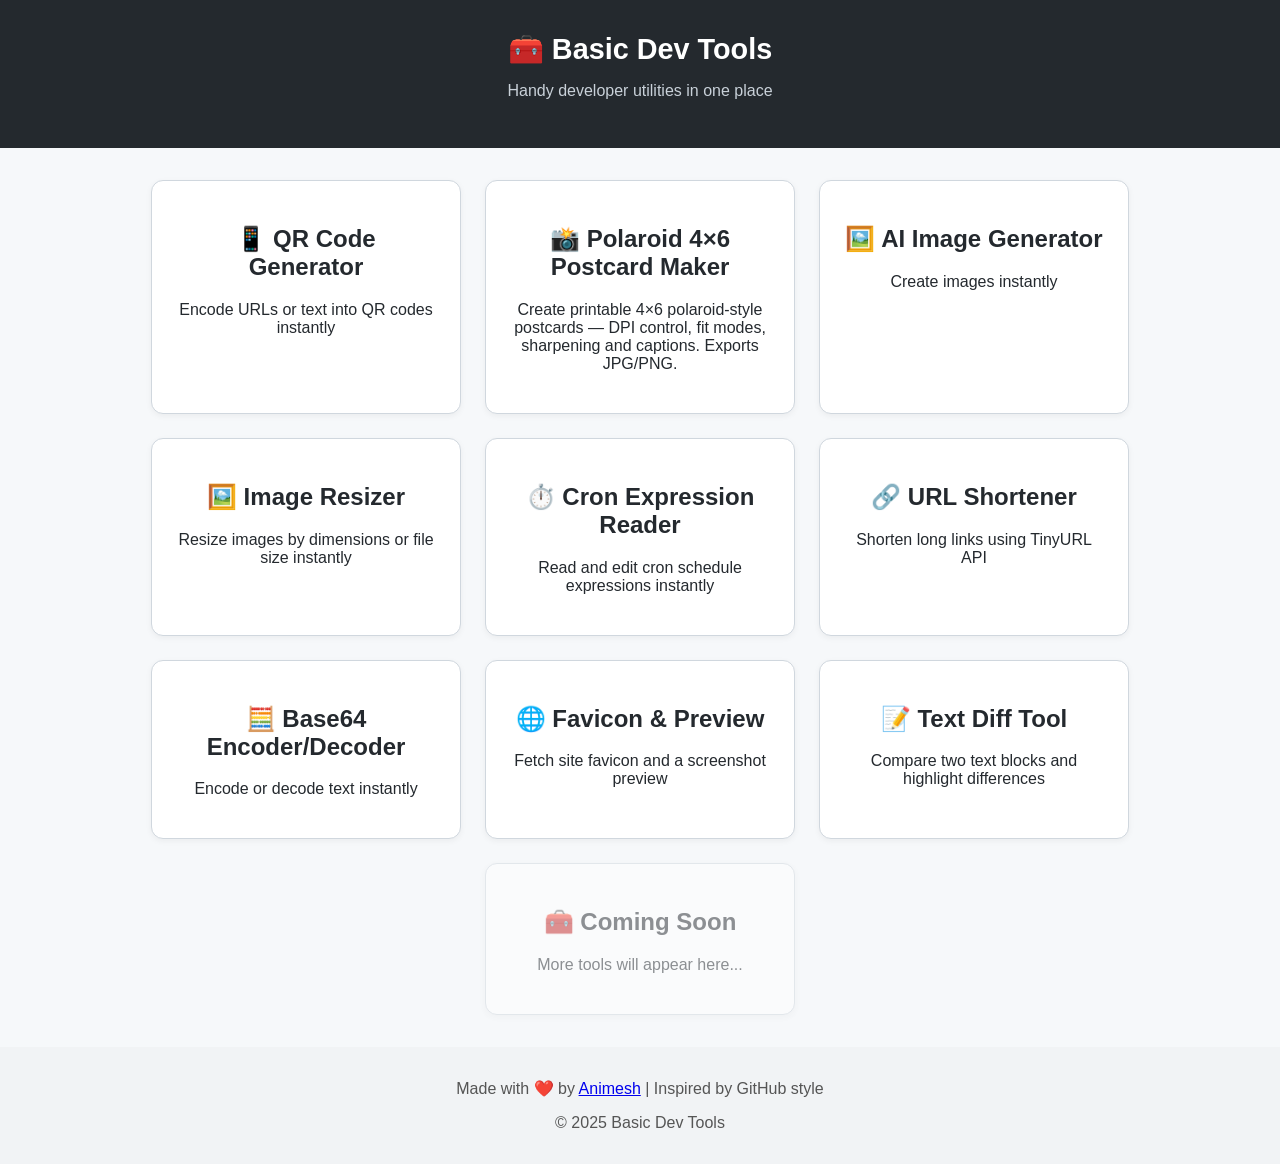
==== index.html @ 0e2fa42b "feat(code): update polaroid maker" ====
<!DOCTYPE html>
<html lang="en">
<head>
    <meta charset="UTF-8"/>
    <meta name="viewport" content="width=device-width, initial-scale=1.0"/>
    <title>Basic Dev Tools</title>
    <link rel="stylesheet" href="css/main.css"/>
</head>
<body>
<header>
    <h1>🧰 Basic Dev Tools</h1>
    <p>Handy developer utilities in one place</p>
</header>

<main class="tile-container">
    <a href="tools/qr-code.html" class="tile">
        <h2>📱 QR Code Generator</h2>
        <p>Encode URLs or text into QR codes instantly</p>
    </a>

    <a href="tools/polaroid.html" class="tile">
        <h2>📸 Polaroid 4×6 Postcard Maker</h2>
        <p>Create printable 4×6 polaroid-style postcards — DPI control, fit modes, sharpening and captions. Exports JPG/PNG.</p>
    </a>

    <a href="tools/image-generator.html" class="tile">
        <h2>🖼️ AI Image Generator</h2>
        <p>Create images instantly</p>
    </a>

    <a href="tools/image-resizer.html" class="tile">
        <h2>🖼️ Image Resizer</h2>
        <p>Resize images by dimensions or file size instantly</p>
    </a>

    <a href="tools/cron.html" class="tile">
        <h2>⏱️ Cron Expression Reader</h2>
        <p>Read and edit cron schedule expressions instantly</p>
    </a>

    <a href="tools/url-shortener.html" class="tile">
        <h2>🔗 URL Shortener</h2>
        <p>Shorten long links using TinyURL API</p>
    </a>

    <a href="tools/base64-tool.html" class="tile">
        <h2>🧮 Base64 Encoder/Decoder</h2>
        <p>Encode or decode text instantly</p>
    </a>

    <a href="tools/favicon-fetcher.html" class="tile">
        <h2>🌐 Favicon & Preview</h2>
        <p>Fetch site favicon and a screenshot preview</p>
    </a>

    <a href="tools/text-diff.html" class="tile">
        <h2>📝 Text Diff Tool</h2>
        <p>Compare two text blocks and highlight differences</p>
    </a>

    <div class="tile disabled">
        <h2>🧰 Coming Soon</h2>
        <p>More tools will appear here...</p>
    </div>
</main>

<footer>
    <p>Made with ❤️ by <a href="https://github.com/animesh2411" target="_blank"> Animesh</a> | Inspired by GitHub style
    </p>
    <p>© 2025 Basic Dev Tools</p>
</footer>

<script src="js/main.js"></script>
</body>
</html>
---- css/main.css ----
body {
  font-family: "Inter", sans-serif;
  background-color: #f6f8fa;
  color: #24292e;
  margin: 0;
  padding: 0;
}

header {
  text-align: center;
  padding: 2rem 1rem;
  background: #24292e;
  color: #fff;
}

header h1 {
  margin: 0;
  font-size: 1.8rem;
}

header p {
  color: #c9d1d9;
}

.tile-container {
  display: flex;
  flex-wrap: wrap;
  justify-content: center;
  gap: 1.5rem;
  padding: 2rem;
}

.tile {
  background: #fff;
  border: 1px solid #d0d7de;
  border-radius: 12px;
  width: 260px;
  padding: 1.5rem;
  text-align: center;
  box-shadow: 0 2px 6px rgba(0,0,0,0.05);
  transition: transform 0.3s ease, box-shadow 0.3s ease;
  text-decoration: none;
  color: #24292e;
}

.tile:hover {
  transform: translateY(-5px);
  box-shadow: 0 6px 16px rgba(0,0,0,0.15);
}

.tile.disabled {
  opacity: 0.5;
  cursor: not-allowed;
}

footer {
  text-align: center;
  padding: 1rem;
  background: #f1f3f5;
  color: #555;
}
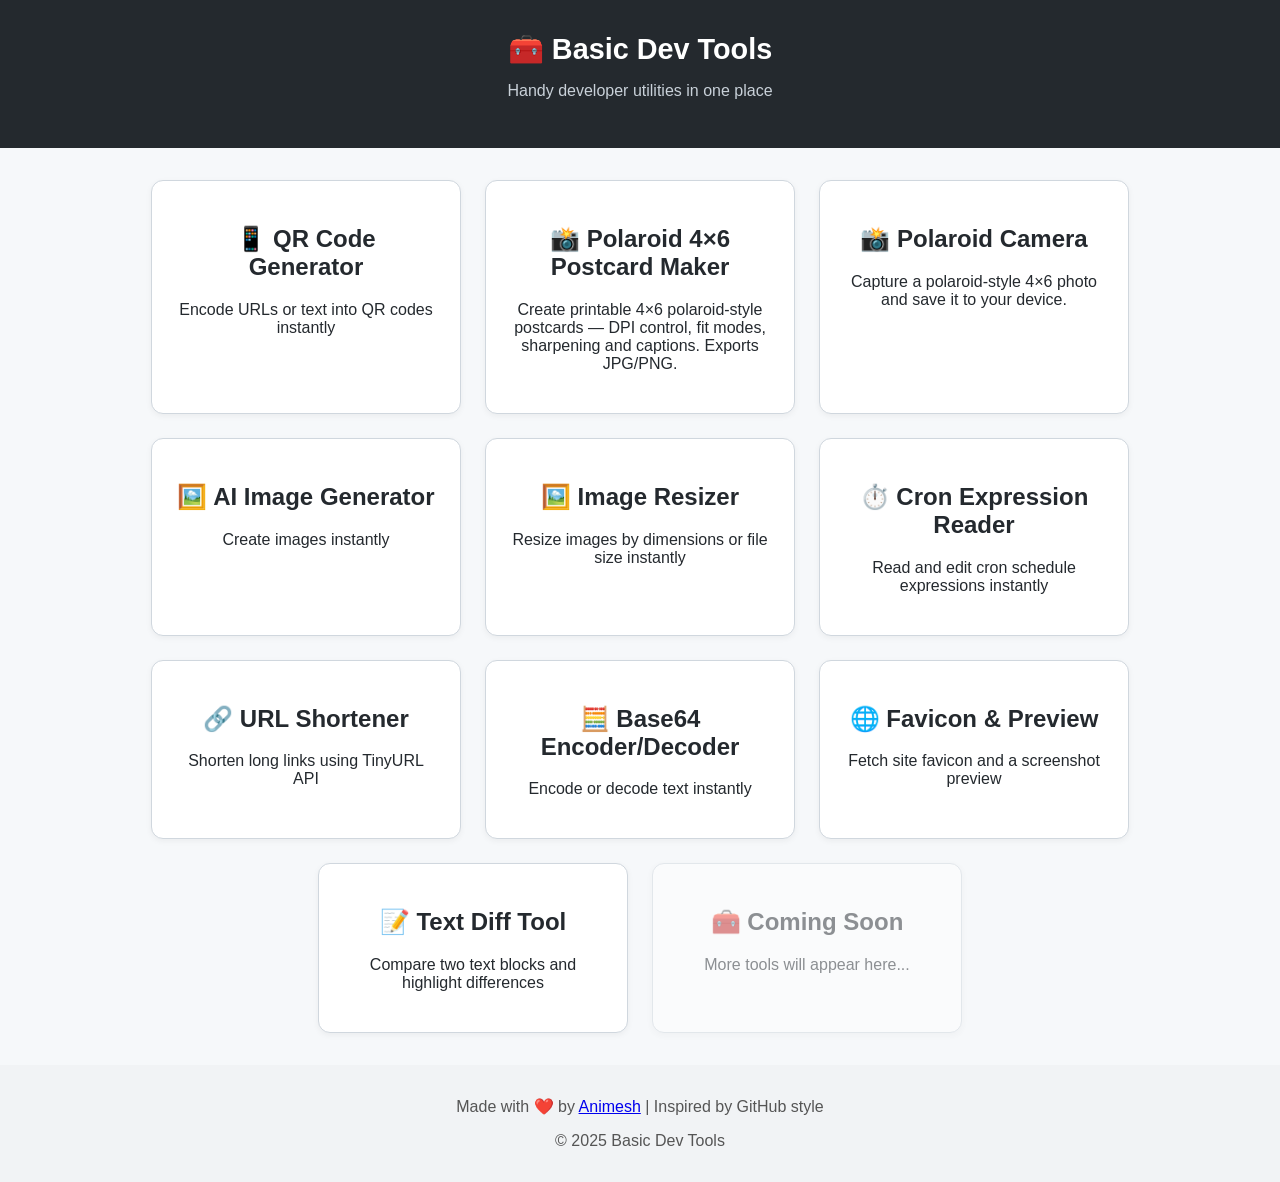
==== commit 982dd73f: "feat(code): update polaroid code" ====
--- a/index.html
+++ b/index.html
@@ -21,6 +21,11 @@
     <a href="tools/polaroid.html" class="tile">
         <h2>📸 Polaroid 4×6 Postcard Maker</h2>
         <p>Create printable 4×6 polaroid-style postcards — DPI control, fit modes, sharpening and captions. Exports JPG/PNG.</p>
+    </a>
+
+    <a href="tools/polaroid.html" class="tile">
+        <h2>📸 Polaroid Camera</h2>
+        <p>Capture a polaroid-style 4×6 photo and save it to your device.</p>
     </a>
 
     <a href="tools/image-generator.html" class="tile">
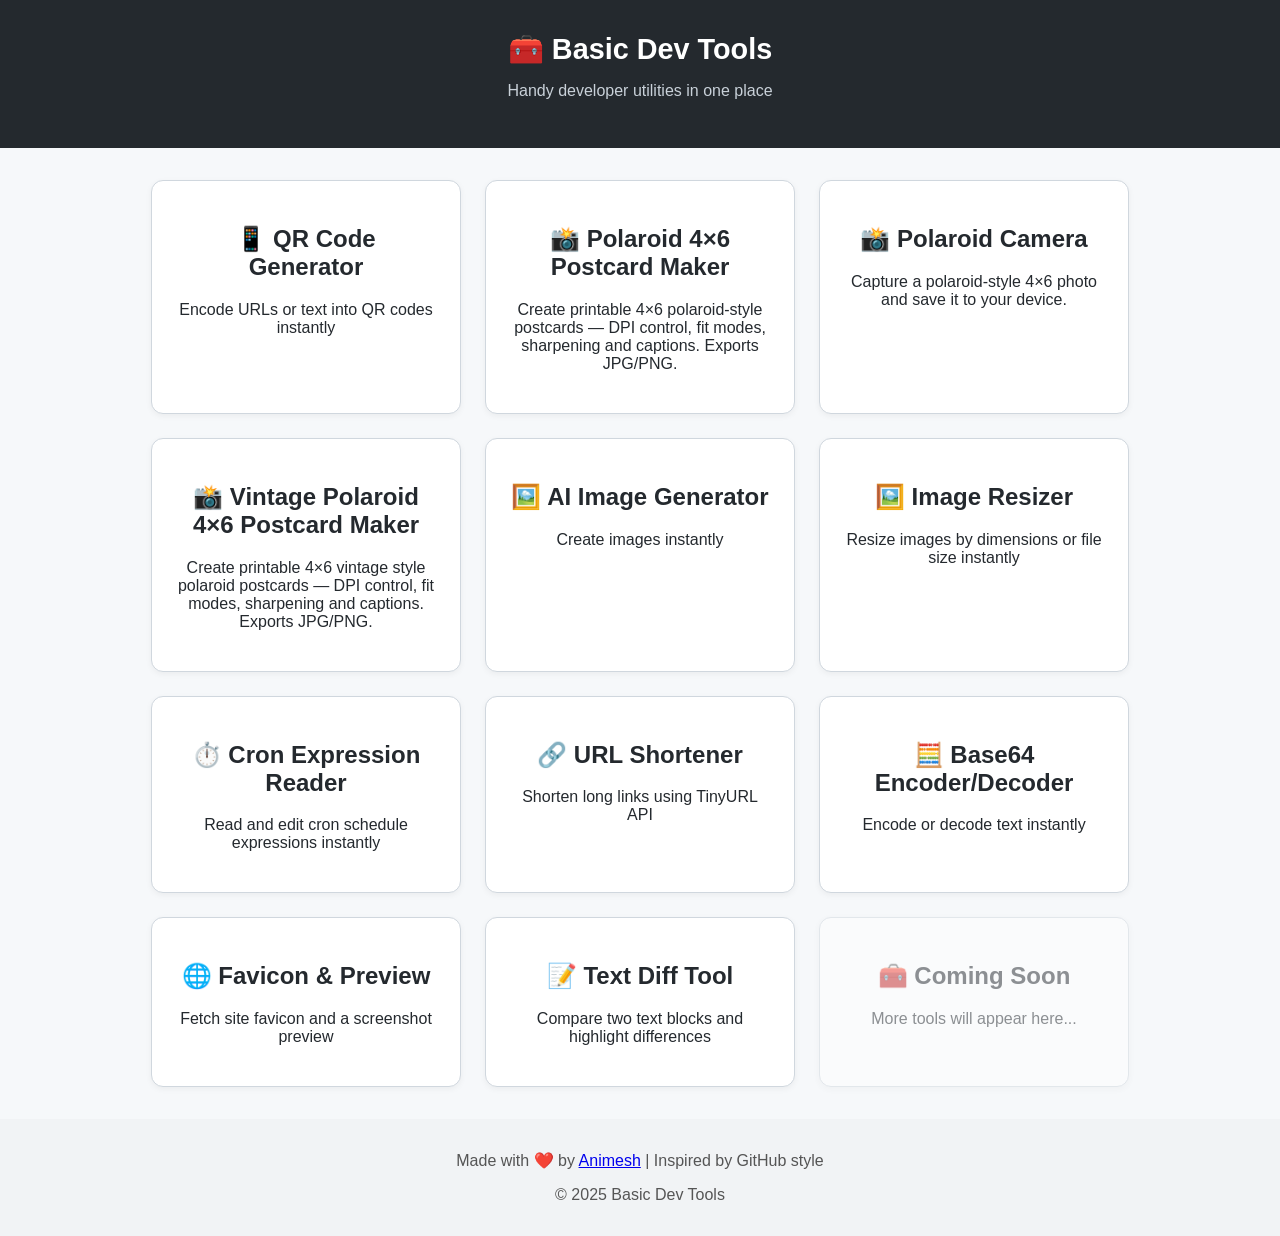
==== commit e040659f: "feat(code): update polaroid code" ====
--- a/index.html
+++ b/index.html
@@ -23,9 +23,14 @@
         <p>Create printable 4×6 polaroid-style postcards — DPI control, fit modes, sharpening and captions. Exports JPG/PNG.</p>
     </a>
 
-    <a href="tools/polaroid.html" class="tile">
+    <a href="tools/polaroid-camera.html" class="tile">
         <h2>📸 Polaroid Camera</h2>
         <p>Capture a polaroid-style 4×6 photo and save it to your device.</p>
+    </a>
+
+    <a href="tools/polaroid-effect.html" class="tile">
+        <h2>📸 Vintage Polaroid 4×6 Postcard Maker</h2>
+        <p>Create printable 4×6 vintage style polaroid postcards — DPI control, fit modes, sharpening and captions. Exports JPG/PNG.</p>
     </a>
 
     <a href="tools/image-generator.html" class="tile">
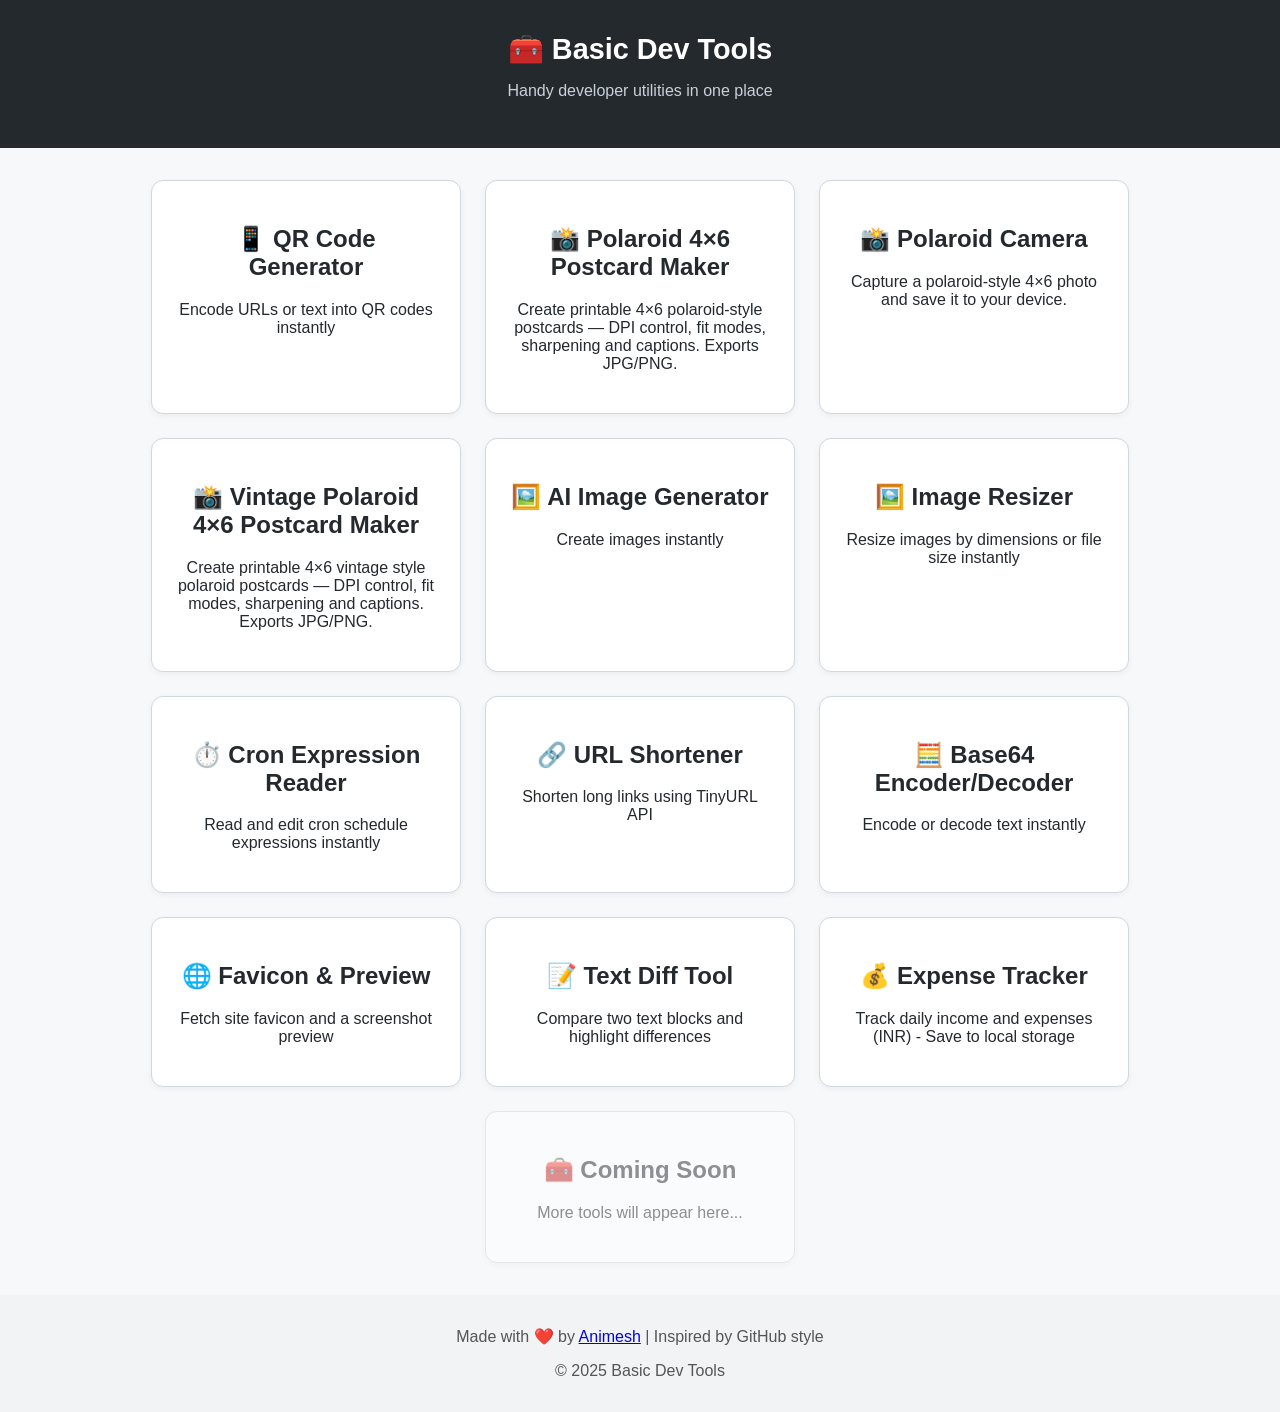
==== commit 903fc1e9: "feat: add expense tracker tool" ====
--- a/index.html
+++ b/index.html
@@ -1,85 +1,96 @@
 <!DOCTYPE html>
 <html lang="en">
+
 <head>
-    <meta charset="UTF-8"/>
-    <meta name="viewport" content="width=device-width, initial-scale=1.0"/>
+    <meta charset="UTF-8" />
+    <meta name="viewport" content="width=device-width, initial-scale=1.0" />
     <title>Basic Dev Tools</title>
-    <link rel="stylesheet" href="css/main.css"/>
+    <link rel="stylesheet" href="css/main.css" />
 </head>
+
 <body>
-<header>
-    <h1>🧰 Basic Dev Tools</h1>
-    <p>Handy developer utilities in one place</p>
-</header>
+    <header>
+        <h1>🧰 Basic Dev Tools</h1>
+        <p>Handy developer utilities in one place</p>
+    </header>
 
-<main class="tile-container">
-    <a href="tools/qr-code.html" class="tile">
-        <h2>📱 QR Code Generator</h2>
-        <p>Encode URLs or text into QR codes instantly</p>
-    </a>
+    <main class="tile-container">
+        <a href="tools/qr-code.html" class="tile">
+            <h2>📱 QR Code Generator</h2>
+            <p>Encode URLs or text into QR codes instantly</p>
+        </a>
 
-    <a href="tools/polaroid.html" class="tile">
-        <h2>📸 Polaroid 4×6 Postcard Maker</h2>
-        <p>Create printable 4×6 polaroid-style postcards — DPI control, fit modes, sharpening and captions. Exports JPG/PNG.</p>
-    </a>
+        <a href="tools/polaroid.html" class="tile">
+            <h2>📸 Polaroid 4×6 Postcard Maker</h2>
+            <p>Create printable 4×6 polaroid-style postcards — DPI control, fit modes, sharpening and captions. Exports
+                JPG/PNG.</p>
+        </a>
 
-    <a href="tools/polaroid-camera.html" class="tile">
-        <h2>📸 Polaroid Camera</h2>
-        <p>Capture a polaroid-style 4×6 photo and save it to your device.</p>
-    </a>
+        <a href="tools/polaroid-camera.html" class="tile">
+            <h2>📸 Polaroid Camera</h2>
+            <p>Capture a polaroid-style 4×6 photo and save it to your device.</p>
+        </a>
 
-    <a href="tools/polaroid-effect.html" class="tile">
-        <h2>📸 Vintage Polaroid 4×6 Postcard Maker</h2>
-        <p>Create printable 4×6 vintage style polaroid postcards — DPI control, fit modes, sharpening and captions. Exports JPG/PNG.</p>
-    </a>
+        <a href="tools/polaroid-effect.html" class="tile">
+            <h2>📸 Vintage Polaroid 4×6 Postcard Maker</h2>
+            <p>Create printable 4×6 vintage style polaroid postcards — DPI control, fit modes, sharpening and captions.
+                Exports JPG/PNG.</p>
+        </a>
 
-    <a href="tools/image-generator.html" class="tile">
-        <h2>🖼️ AI Image Generator</h2>
-        <p>Create images instantly</p>
-    </a>
+        <a href="tools/image-generator.html" class="tile">
+            <h2>🖼️ AI Image Generator</h2>
+            <p>Create images instantly</p>
+        </a>
 
-    <a href="tools/image-resizer.html" class="tile">
-        <h2>🖼️ Image Resizer</h2>
-        <p>Resize images by dimensions or file size instantly</p>
-    </a>
+        <a href="tools/image-resizer.html" class="tile">
+            <h2>🖼️ Image Resizer</h2>
+            <p>Resize images by dimensions or file size instantly</p>
+        </a>
 
-    <a href="tools/cron.html" class="tile">
-        <h2>⏱️ Cron Expression Reader</h2>
-        <p>Read and edit cron schedule expressions instantly</p>
-    </a>
+        <a href="tools/cron.html" class="tile">
+            <h2>⏱️ Cron Expression Reader</h2>
+            <p>Read and edit cron schedule expressions instantly</p>
+        </a>
 
-    <a href="tools/url-shortener.html" class="tile">
-        <h2>🔗 URL Shortener</h2>
-        <p>Shorten long links using TinyURL API</p>
-    </a>
+        <a href="tools/url-shortener.html" class="tile">
+            <h2>🔗 URL Shortener</h2>
+            <p>Shorten long links using TinyURL API</p>
+        </a>
 
-    <a href="tools/base64-tool.html" class="tile">
-        <h2>🧮 Base64 Encoder/Decoder</h2>
-        <p>Encode or decode text instantly</p>
-    </a>
+        <a href="tools/base64-tool.html" class="tile">
+            <h2>🧮 Base64 Encoder/Decoder</h2>
+            <p>Encode or decode text instantly</p>
+        </a>
 
-    <a href="tools/favicon-fetcher.html" class="tile">
-        <h2>🌐 Favicon & Preview</h2>
-        <p>Fetch site favicon and a screenshot preview</p>
-    </a>
+        <a href="tools/favicon-fetcher.html" class="tile">
+            <h2>🌐 Favicon & Preview</h2>
+            <p>Fetch site favicon and a screenshot preview</p>
+        </a>
 
-    <a href="tools/text-diff.html" class="tile">
-        <h2>📝 Text Diff Tool</h2>
-        <p>Compare two text blocks and highlight differences</p>
-    </a>
+        <a href="tools/text-diff.html" class="tile">
+            <h2>📝 Text Diff Tool</h2>
+            <p>Compare two text blocks and highlight differences</p>
+        </a>
 
-    <div class="tile disabled">
-        <h2>🧰 Coming Soon</h2>
-        <p>More tools will appear here...</p>
-    </div>
-</main>
+        <a href="tools/expense-tracker.html" class="tile">
+            <h2>💰 Expense Tracker</h2>
+            <p>Track daily income and expenses (INR) - Save to local storage</p>
+        </a>
 
-<footer>
-    <p>Made with ❤️ by <a href="https://github.com/animesh2411" target="_blank"> Animesh</a> | Inspired by GitHub style
-    </p>
-    <p>© 2025 Basic Dev Tools</p>
-</footer>
+        <div class="tile disabled">
+            <h2>🧰 Coming Soon</h2>
+            <p>More tools will appear here...</p>
+        </div>
+    </main>
 
-<script src="js/main.js"></script>
+    <footer>
+        <p>Made with ❤️ by <a href="https://github.com/animesh2411" target="_blank"> Animesh</a> | Inspired by GitHub
+            style
+        </p>
+        <p>© 2025 Basic Dev Tools</p>
+    </footer>
+
+    <script src="js/main.js"></script>
 </body>
-</html>
+
+</html>
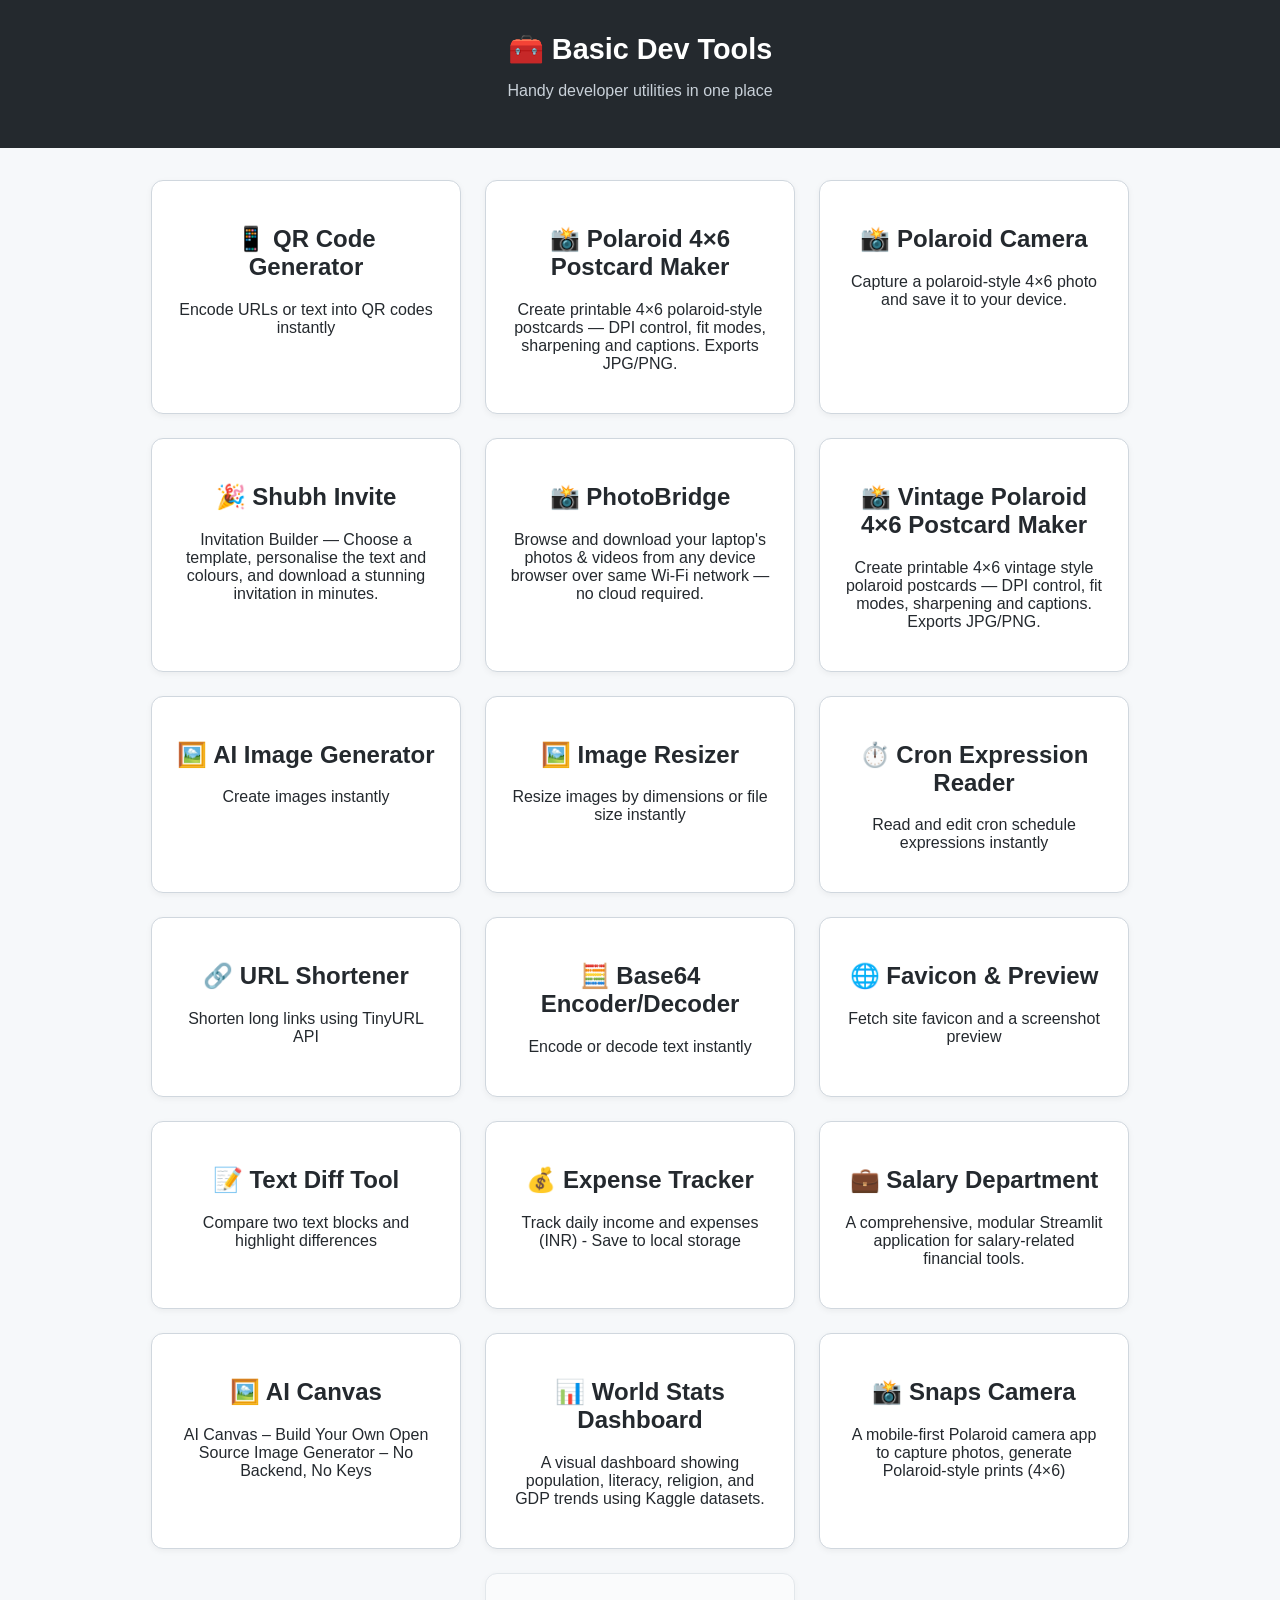
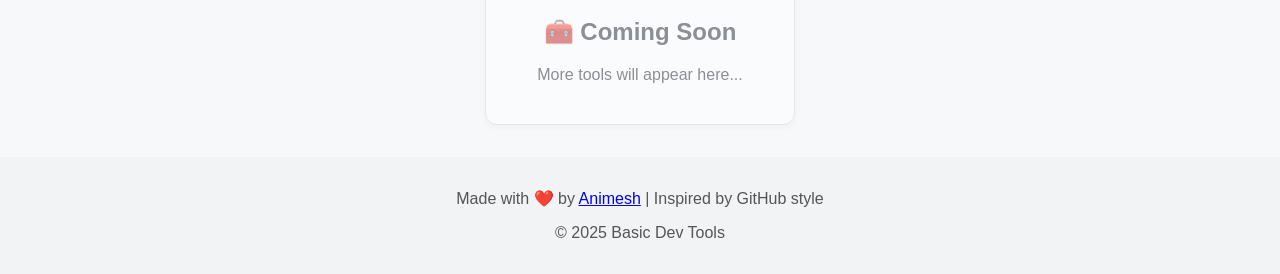
==== commit 998fff01: "feat: add external tools to index and update README" ====
--- a/index.html
+++ b/index.html
@@ -29,6 +29,16 @@
         <a href="tools/polaroid-camera.html" class="tile">
             <h2>📸 Polaroid Camera</h2>
             <p>Capture a polaroid-style 4×6 photo and save it to your device.</p>
+        </a>
+
+        <a href="https://animesh2411.github.io/shubh-invite/" class="tile" target="_blank" rel="noopener noreferrer">
+            <h2>🎉 Shubh Invite</h2>
+            <p>Invitation Builder — Choose a template, personalise the text and colours, and download a stunning invitation in minutes.</p>
+        </a>
+
+        <a href="https://apps.microsoft.com/detail/xp9k4tzx6381mm?cid=PCCongratsBnr&hl=en-US&gl=IN" class="tile" target="_blank" rel="noopener noreferrer">
+            <h2>📸 PhotoBridge</h2>
+            <p>Browse and download your laptop's photos &amp; videos from any device browser over same Wi‑Fi network — no cloud required.</p>
         </a>
 
         <a href="tools/polaroid-effect.html" class="tile">
@@ -77,6 +87,26 @@
             <p>Track daily income and expenses (INR) - Save to local storage</p>
         </a>
 
+        <a href="https://yoursalary.streamlit.app/" class="tile" target="_blank" rel="noopener noreferrer">
+            <h2>💼 Salary Department</h2>
+            <p>A comprehensive, modular Streamlit application for salary-related financial tools.</p>
+        </a>
+
+        <a href="https://animesh2411.github.io/ai-canvas-open/" class="tile" target="_blank" rel="noopener noreferrer">
+            <h2>🖼️ AI Canvas</h2>
+            <p>AI Canvas – Build Your Own Open Source Image Generator – No Backend, No Keys</p>
+        </a>
+
+        <a href="https://animesh2411.github.io/world-stats/index.html" class="tile" target="_blank" rel="noopener noreferrer">
+            <h2>📊 World Stats Dashboard</h2>
+            <p>A visual dashboard showing population, literacy, religion, and GDP trends using Kaggle datasets.</p>
+        </a>
+
+        <a href="https://animesh2411.github.io/snaps-camera/" class="tile" target="_blank" rel="noopener noreferrer">
+            <h2>📸 Snaps Camera</h2>
+            <p>A mobile-first Polaroid camera app to capture photos, generate Polaroid-style prints (4×6)</p>
+        </a>
+
         <div class="tile disabled">
             <h2>🧰 Coming Soon</h2>
             <p>More tools will appear here...</p>
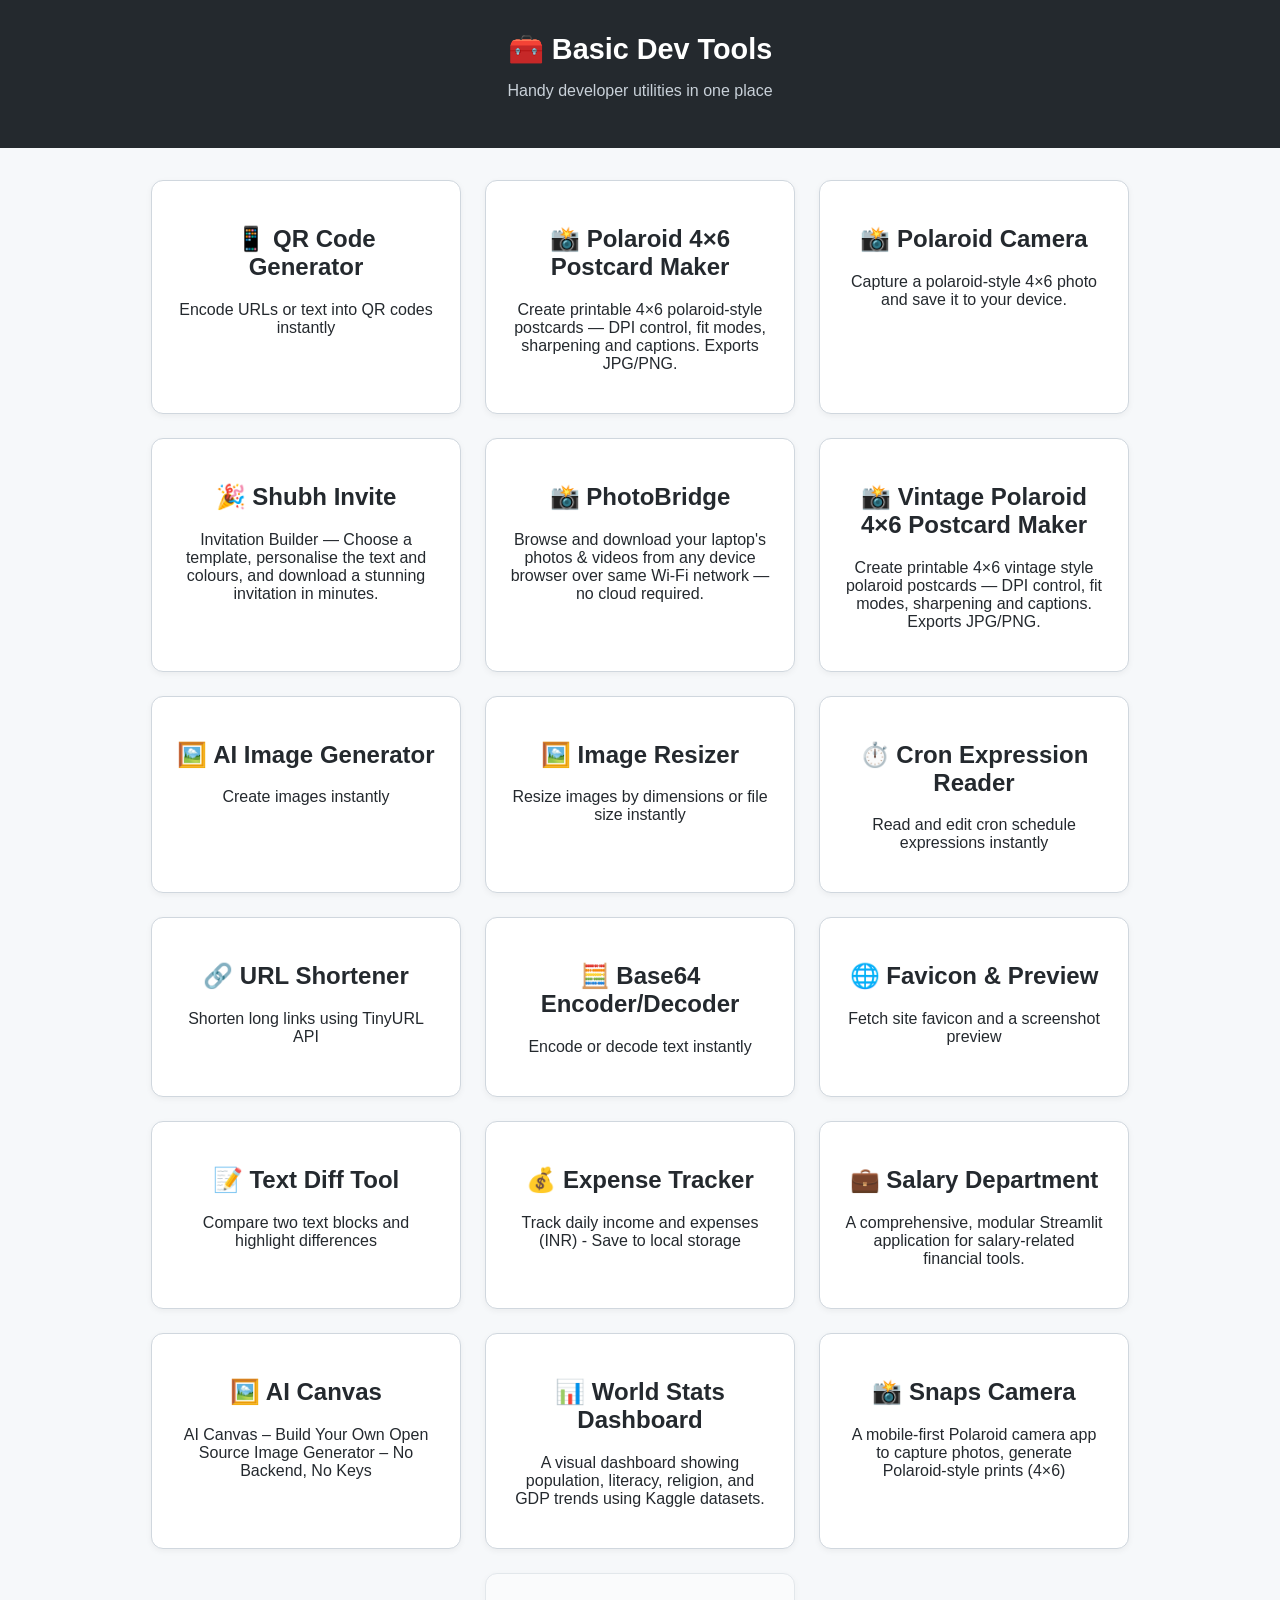
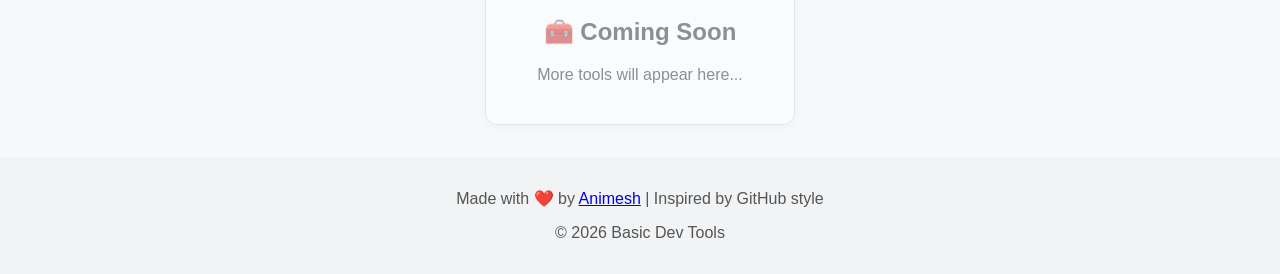
==== commit cf808e33: "fix: update copyright year to 2026 in multiple HTML and JS files" ====
--- a/index.html
+++ b/index.html
@@ -117,7 +117,7 @@
         <p>Made with ❤️ by <a href="https://github.com/animesh2411" target="_blank"> Animesh</a> | Inspired by GitHub
             style
         </p>
-        <p>© 2025 Basic Dev Tools</p>
+        <p>© 2026 Basic Dev Tools</p>
     </footer>
 
     <script src="js/main.js"></script>
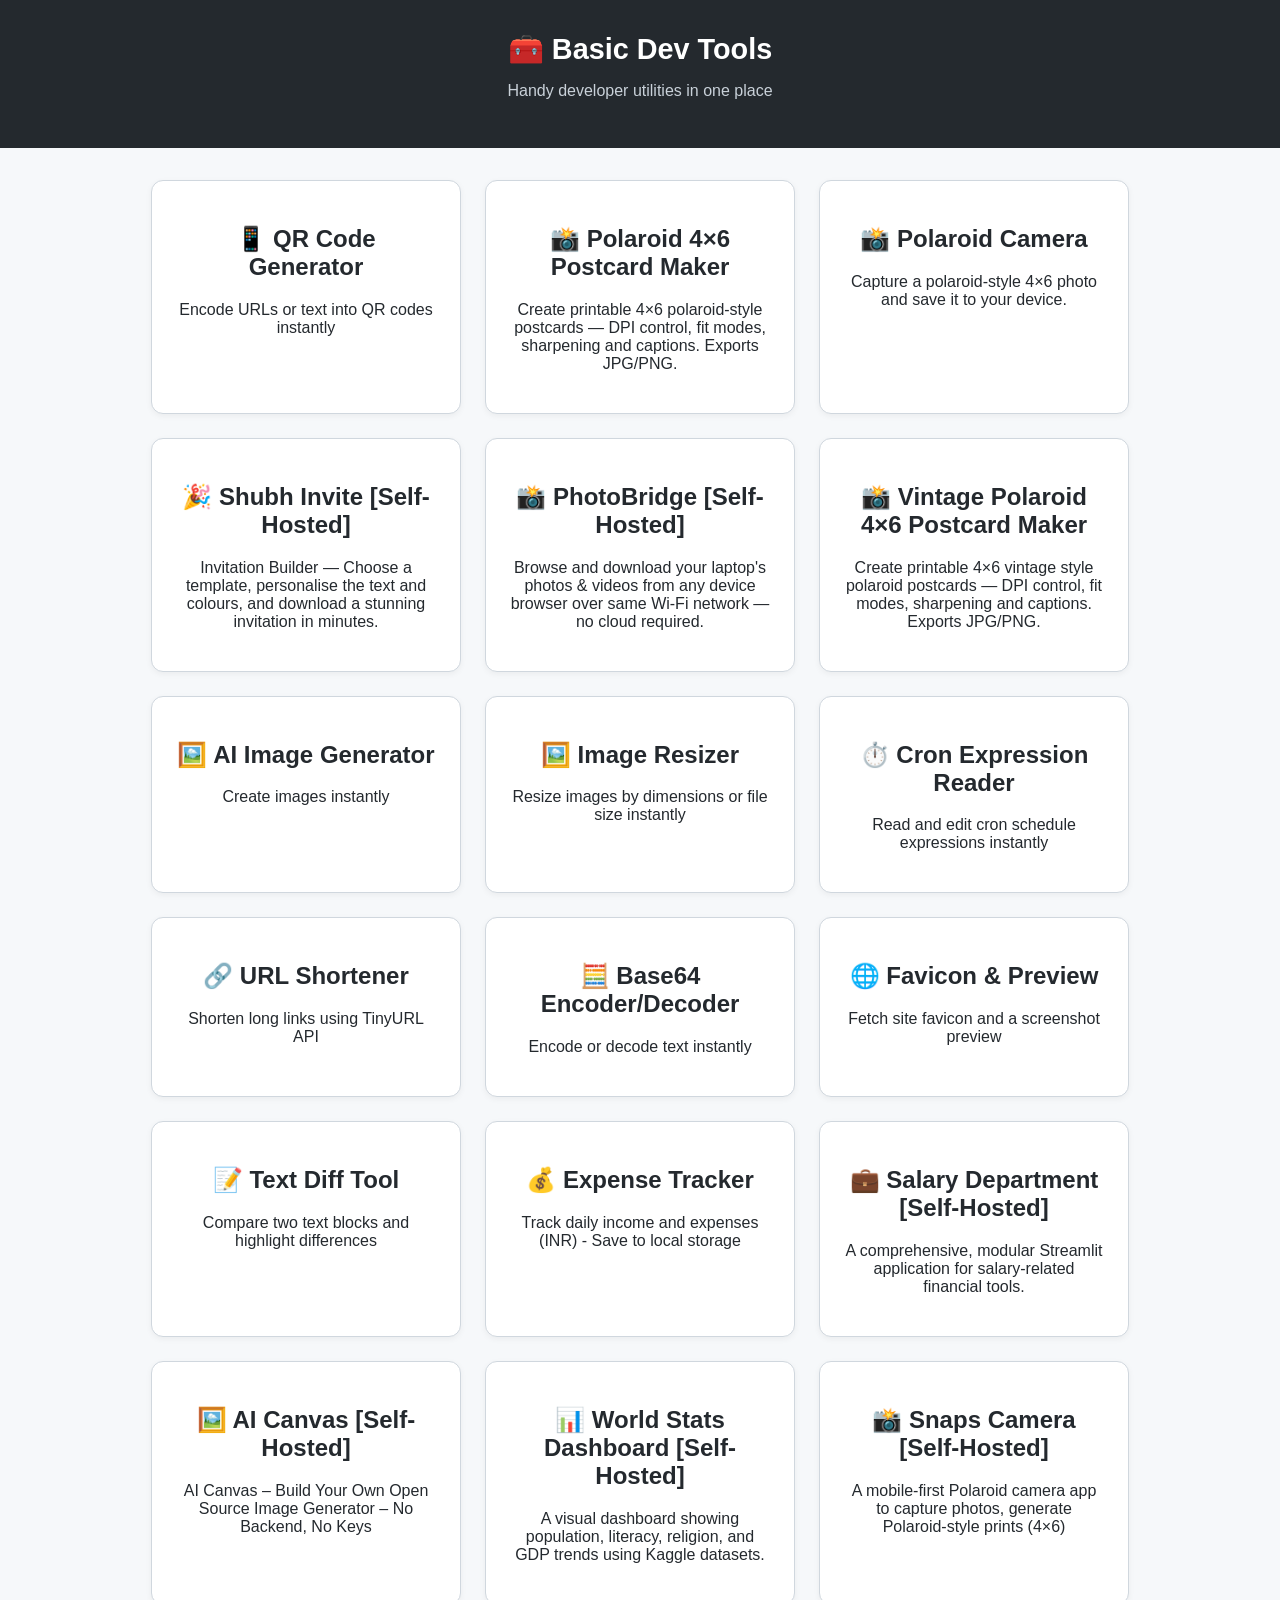
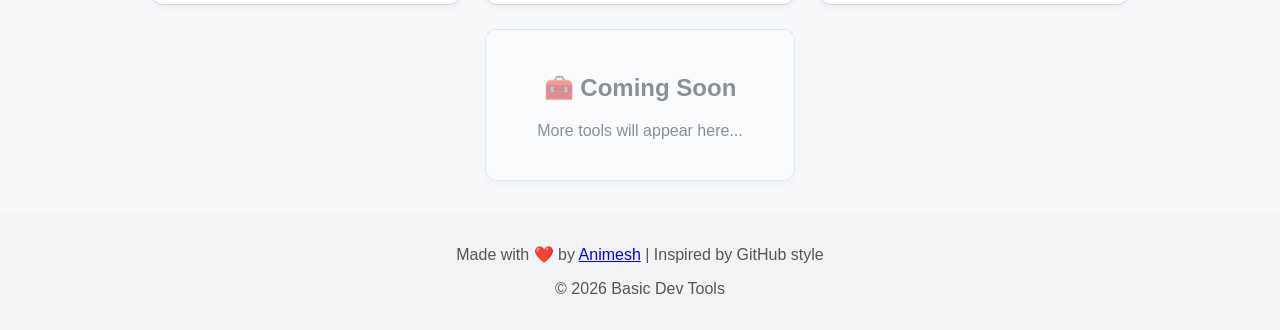
==== commit c73c15cf: "feat: add [Self-Hosted] label to project titles in index.html" ====
--- a/index.html
+++ b/index.html
@@ -32,12 +32,12 @@
         </a>
 
         <a href="https://animesh2411.github.io/shubh-invite/" class="tile" target="_blank" rel="noopener noreferrer">
-            <h2>🎉 Shubh Invite</h2>
+            <h2>🎉 Shubh Invite [Self-Hosted]</h2>
             <p>Invitation Builder — Choose a template, personalise the text and colours, and download a stunning invitation in minutes.</p>
         </a>
 
         <a href="https://apps.microsoft.com/detail/xp9k4tzx6381mm?cid=PCCongratsBnr&hl=en-US&gl=IN" class="tile" target="_blank" rel="noopener noreferrer">
-            <h2>📸 PhotoBridge</h2>
+            <h2>📸 PhotoBridge [Self-Hosted]</h2>
             <p>Browse and download your laptop's photos &amp; videos from any device browser over same Wi‑Fi network — no cloud required.</p>
         </a>
 
@@ -88,22 +88,22 @@
         </a>
 
         <a href="https://yoursalary.streamlit.app/" class="tile" target="_blank" rel="noopener noreferrer">
-            <h2>💼 Salary Department</h2>
+            <h2>💼 Salary Department [Self-Hosted]</h2>
             <p>A comprehensive, modular Streamlit application for salary-related financial tools.</p>
         </a>
 
         <a href="https://animesh2411.github.io/ai-canvas-open/" class="tile" target="_blank" rel="noopener noreferrer">
-            <h2>🖼️ AI Canvas</h2>
+            <h2>🖼️ AI Canvas [Self-Hosted]</h2>
             <p>AI Canvas – Build Your Own Open Source Image Generator – No Backend, No Keys</p>
         </a>
 
         <a href="https://animesh2411.github.io/world-stats/index.html" class="tile" target="_blank" rel="noopener noreferrer">
-            <h2>📊 World Stats Dashboard</h2>
+            <h2>📊 World Stats Dashboard [Self-Hosted]</h2>
             <p>A visual dashboard showing population, literacy, religion, and GDP trends using Kaggle datasets.</p>
         </a>
 
         <a href="https://animesh2411.github.io/snaps-camera/" class="tile" target="_blank" rel="noopener noreferrer">
-            <h2>📸 Snaps Camera</h2>
+            <h2>📸 Snaps Camera [Self-Hosted]</h2>
             <p>A mobile-first Polaroid camera app to capture photos, generate Polaroid-style prints (4×6)</p>
         </a>
 
